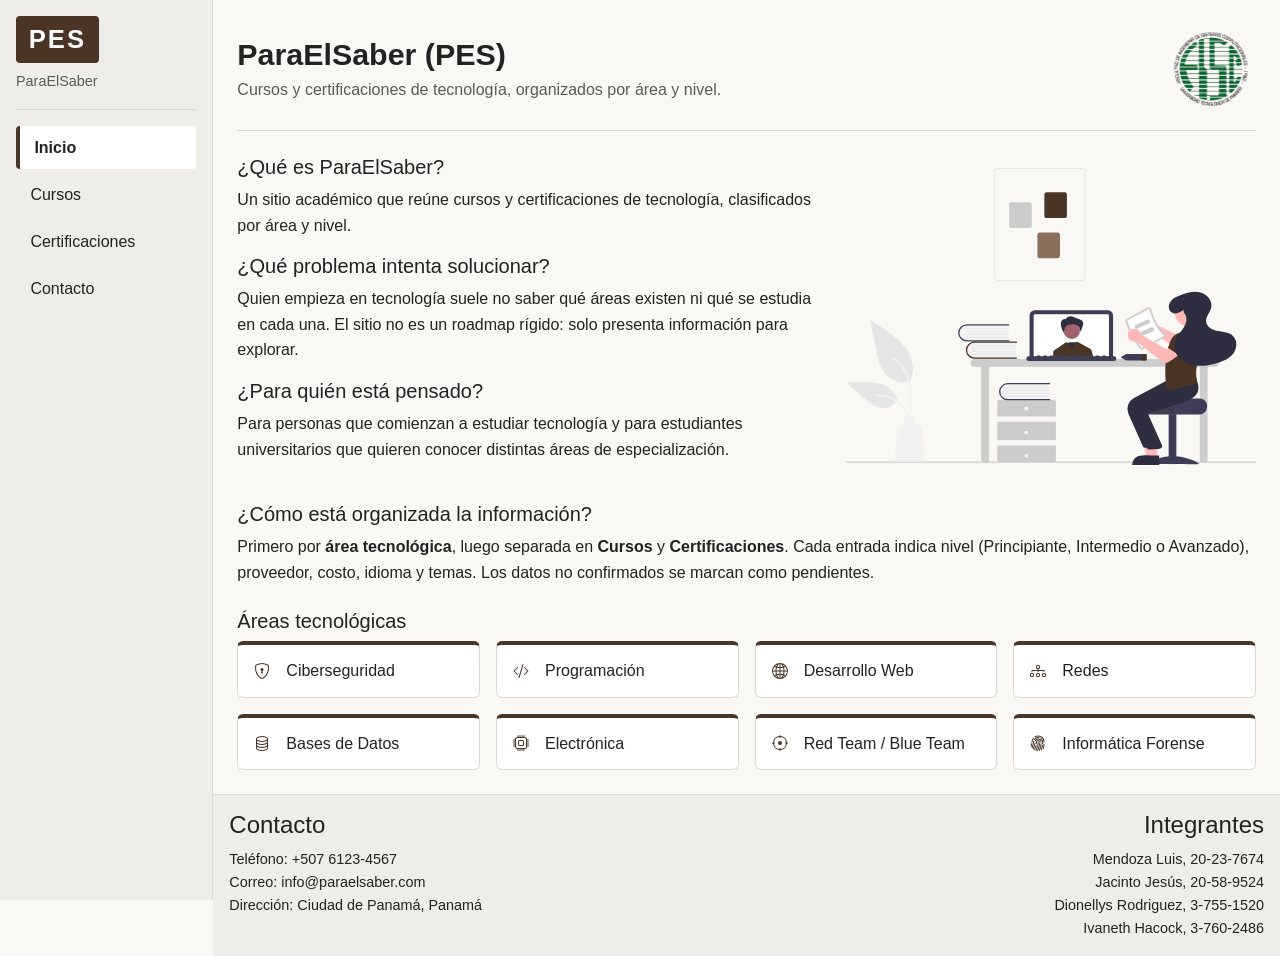
==== index.html @ ffdf696d "Sitio web ParaElSaber" ====
<!DOCTYPE html>
<html lang="es">
<head>
  <meta charset="UTF-8">
  <meta name="viewport" content="width=device-width, initial-scale=1">
  <meta http-equiv="refresh" content="0; url=html/index.html">
  <title>ParaElSaber</title>
</head>
<body>
  <p>Redirigiendo... si no funciona, <a href="html/index.html">entra aquí</a>.</p>
</body>
</html>
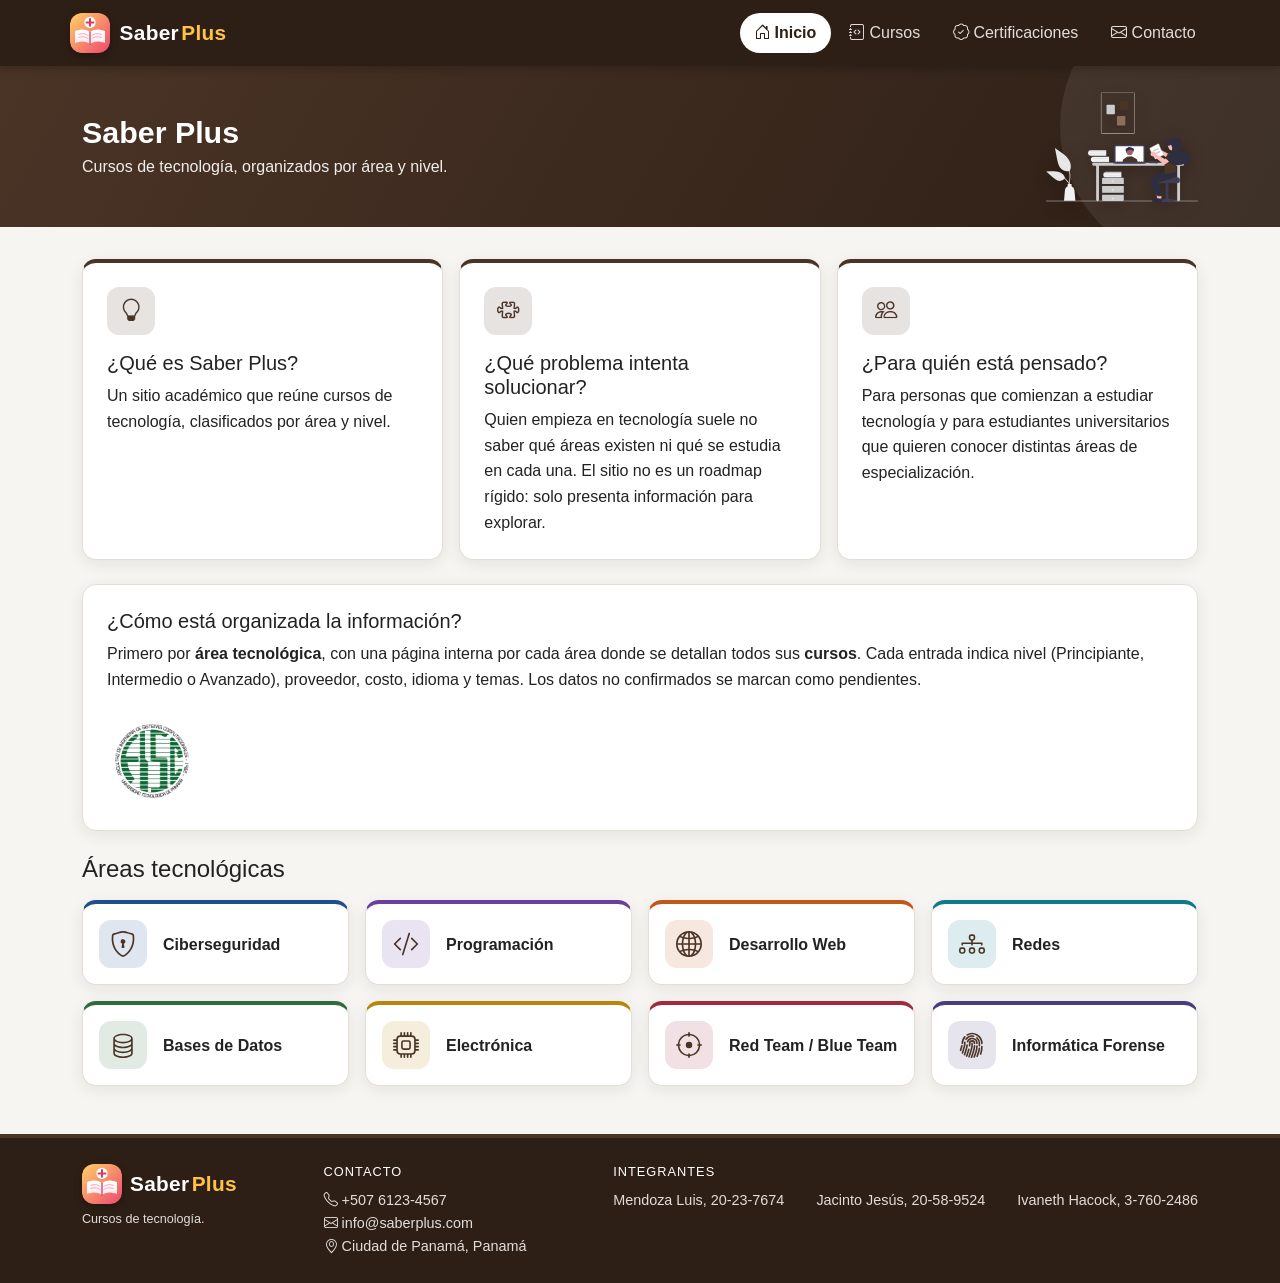
==== commit d308730d: "Updated" ====
--- a/index.html
+++ b/index.html
@@ -3,10 +3,36 @@
 <head>
   <meta charset="UTF-8">
   <meta name="viewport" content="width=device-width, initial-scale=1">
-  <meta http-equiv="refresh" content="0; url=html/index.html">
-  <title>ParaElSaber</title>
+  <title>Saber Plus | Saber Plus</title>
+  <link rel="icon" type="image/svg+xml" href="../images/logoSaberPlus.svg">
+  <link rel="stylesheet" href="https://cdn.jsdelivr.net/npm/bootstrap@5.3.3/dist/css/bootstrap.min.css">
+  <link rel="stylesheet" href="https://cdn.jsdelivr.net/npm/bootstrap-icons@1.11.3/font/bootstrap-icons.min.css">
+  <link rel="stylesheet" href="../css/estilo.css">
 </head>
-<body>
-  <p>Redirigiendo... si no funciona, <a href="html/index.html">entra aquí</a>.</p>
+<body style="--colorTema:#4a3426;--colorTemaOscuro:#2e1f16">
+<header class="encabezadoSitio sticky-top">
+  <nav class="navbar navbar-expand-md container-xl">
+    <a class="marcaSitio navbar-brand" href="index.html"><img class="logoMarca" src="../images/logoSaberPlus.svg" alt="Logotipo de Saber Plus"><span class="nombreSitio">Saber<span class="plusMarca">Plus</span></span></a>
+    <button class="navbar-toggler botonMenu" type="button" data-bs-toggle="collapse" data-bs-target="#menuPrincipal" aria-label="Abrir menú"><i class="bi bi-list"></i></button>
+    <div class="collapse navbar-collapse" id="menuPrincipal">
+      <ul class="navbar-nav ms-auto align-items-md-center gap-md-1"><li class="nav-item"><a class="enlaceMenu paginaActual" href="index.html"><i class="bi bi-house-door"></i> Inicio</a></li><li class="nav-item"><a class="enlaceMenu" href="cursos.html"><i class="bi bi-journal-code"></i> Cursos</a></li><li class="nav-item"><a class="enlaceMenu" href="certificaciones.html"><i class="bi bi-patch-check"></i> Certificaciones</a></li><li class="nav-item"><a class="enlaceMenu" href="contacto.html"><i class="bi bi-envelope"></i> Contacto</a></li>
+      </ul>
+    </div>
+  </nav>
+</header>
+<section class="heroPagina"><div class="container-xl heroContenido">
+  <div class="d-flex align-items-center gap-3"><div><h1>Saber Plus</h1><p>Cursos de tecnología, organizados por área y nivel.</p></div></div><img class="imagenHero" src="../images/ilustracionAprendizaje.svg" alt="">
+</div></section>
+<main class="container-xl contenidoPrincipal">
+<div class="row g-3 mb-4"><div class="col-md-4"><article class="tarjetaPes tarjetaInfo h-100 p-4"><span class="chipIcono"><i class="bi bi-lightbulb"></i></span><h2 class="h5 mt-3">¿Qué es Saber Plus?</h2><p class="mb-0">Un sitio académico que reúne cursos de tecnología, clasificados por área y nivel.</p></article></div><div class="col-md-4"><article class="tarjetaPes tarjetaInfo h-100 p-4"><span class="chipIcono"><i class="bi bi-puzzle"></i></span><h2 class="h5 mt-3">¿Qué problema intenta solucionar?</h2><p class="mb-0">Quien empieza en tecnología suele no saber qué áreas existen ni qué se estudia en cada una. El sitio no es un roadmap rígido: solo presenta información para explorar.</p></article></div><div class="col-md-4"><article class="tarjetaPes tarjetaInfo h-100 p-4"><span class="chipIcono"><i class="bi bi-people"></i></span><h2 class="h5 mt-3">¿Para quién está pensado?</h2><p class="mb-0">Para personas que comienzan a estudiar tecnología y para estudiantes universitarios que quieren conocer distintas áreas de especialización.</p></article></div></div><section class="bandaOrganizacion mb-4"><div><h2 class="h5">¿Cómo está organizada la información?</h2><p class="mb-0">Primero por <strong>área tecnológica</strong>, con una página interna por cada área donde se detallan todos sus <strong>cursos</strong>. Cada entrada indica nivel (Principiante, Intermedio o Avanzado), proveedor, costo, idioma y temas. Los datos no confirmados se marcan como pendientes.</p></div><img class="logoUniversidad" src="../images/logoUtpFisc.jpg" alt="Logo UTP - FISC"></section><h2 class="h4 mb-3">Áreas tecnológicas</h2><div class="row g-3"><div class="col-6 col-md-4 col-xl-3"><article class="tarjetaPes tarjetaArea h-100" style="--colorArea:#1f4e8c"><div class="p-3 d-flex align-items-center gap-3"><span class="chipIcono"><img src="../images/iconoCiberseguridad.svg" alt=""></span><h3 class="h6 mb-0"><a class="stretched-link" href="cursosCiberseguridad.html">Ciberseguridad</a></h3></div></article></div><div class="col-6 col-md-4 col-xl-3"><article class="tarjetaPes tarjetaArea h-100" style="--colorArea:#6a3fa0"><div class="p-3 d-flex align-items-center gap-3"><span class="chipIcono"><img src="../images/iconoProgramacion.svg" alt=""></span><h3 class="h6 mb-0"><a class="stretched-link" href="cursosProgramacion.html">Programación</a></h3></div></article></div><div class="col-6 col-md-4 col-xl-3"><article class="tarjetaPes tarjetaArea h-100" style="--colorArea:#c2571a"><div class="p-3 d-flex align-items-center gap-3"><span class="chipIcono"><img src="../images/iconoDesarrolloWeb.svg" alt=""></span><h3 class="h6 mb-0"><a class="stretched-link" href="cursosDesarrolloWeb.html">Desarrollo Web</a></h3></div></article></div><div class="col-6 col-md-4 col-xl-3"><article class="tarjetaPes tarjetaArea h-100" style="--colorArea:#0f7a8a"><div class="p-3 d-flex align-items-center gap-3"><span class="chipIcono"><img src="../images/iconoRedes.svg" alt=""></span><h3 class="h6 mb-0"><a class="stretched-link" href="cursosRedes.html">Redes</a></h3></div></article></div><div class="col-6 col-md-4 col-xl-3"><article class="tarjetaPes tarjetaArea h-100" style="--colorArea:#2f6b3f"><div class="p-3 d-flex align-items-center gap-3"><span class="chipIcono"><img src="../images/iconoBasesDeDatos.svg" alt=""></span><h3 class="h6 mb-0"><a class="stretched-link" href="cursosBasesDeDatos.html">Bases de Datos</a></h3></div></article></div><div class="col-6 col-md-4 col-xl-3"><article class="tarjetaPes tarjetaArea h-100" style="--colorArea:#b8860b"><div class="p-3 d-flex align-items-center gap-3"><span class="chipIcono"><img src="../images/iconoElectronica.svg" alt=""></span><h3 class="h6 mb-0"><a class="stretched-link" href="cursosElectronica.html">Electrónica</a></h3></div></article></div><div class="col-6 col-md-4 col-xl-3"><article class="tarjetaPes tarjetaArea h-100" style="--colorArea:#a12b3d"><div class="p-3 d-flex align-items-center gap-3"><span class="chipIcono"><img src="../images/iconoRedBlueTeam.svg" alt=""></span><h3 class="h6 mb-0"><a class="stretched-link" href="cursosRedBlueTeam.html">Red Team / Blue Team</a></h3></div></article></div><div class="col-6 col-md-4 col-xl-3"><article class="tarjetaPes tarjetaArea h-100" style="--colorArea:#4a3d7a"><div class="p-3 d-flex align-items-center gap-3"><span class="chipIcono"><img src="../images/iconoForense.svg" alt=""></span><h3 class="h6 mb-0"><a class="stretched-link" href="cursosForense.html">Informática Forense</a></h3></div></article></div></div>
+</main>
+<footer class="pieDePagina"><div class="container-xl">
+  <div class="filaPie">
+    <div class="bloquePie"><span class="d-flex align-items-center gap-2"><img class="logoMarca" src="../images/logoSaberPlus.svg" alt=""><strong class="nombreSitio">Saber<span class="plusMarca">Plus</span></strong></span><small>Cursos de tecnología.</small></div>
+    <div class="bloquePie"><h4>Contacto</h4><ul class="listaPie"><li><i class="bi bi-telephone"></i> +507 6123-4567</li><li><i class="bi bi-envelope"></i> info@saberplus.com</li><li><i class="bi bi-geo-alt"></i> Ciudad de Panamá, Panamá</li></ul></div>
+    <div class="bloquePie bloqueIntegrantes"><h4>Integrantes</h4><ul class="listaPie listaIntegrantes"><li>Mendoza Luis, 20-23-7674</li><li>Jacinto Jesús, 20-58-9524</li><li>Ivaneth Hacock, 3-760-2486</li></ul></div>
+  </div>
+</div></footer>
+<script src="https://cdn.jsdelivr.net/npm/bootstrap@5.3.3/dist/js/bootstrap.bundle.min.js"></script>
 </body>
-</html>
+</html>
--- a/css/estilo.css
+++ b/css/estilo.css
@@ -0,0 +1,119 @@
+:root {
+  --fondoPagina: #f7f5f1;
+  --textoPrincipal: #222222;
+  --textoSecundario: #5a5a5a;
+  --bordeSuave: #e3dfd7;
+  --nivelPrincipiante: #2f6b3f;
+  --nivelIntermedio: #2b4f7a;
+  --nivelAvanzado: #7a2e2e;
+  --sombraSuave: 0 4px 16px rgba(30, 20, 10, 0.08);
+  --sombraFuerte: 0 10px 28px rgba(30, 20, 10, 0.16);
+}
+body { font-family: "Segoe UI", Arial, Helvetica, sans-serif; background: var(--fondoPagina); color: var(--textoPrincipal); line-height: 1.6; }
+.contenidoPrincipal { padding-top: 2rem; padding-bottom: 3rem; }
+.textoSuave { color: var(--textoSecundario); }
+
+/* Encabezado horizontal */
+.encabezadoSitio { background: var(--colorTemaOscuro); box-shadow: 0 2px 10px rgba(0,0,0,.25); z-index: 1030; }
+.marcaSitio { display: flex; align-items: center; gap: .6rem; }
+.logoMarca { width: 40px; height: 40px; border-radius: 12px; box-shadow: 0 3px 8px rgba(0,0,0,.3); }
+.nombreSitio { color: #fff; font-weight: 800; font-size: 1.3rem; letter-spacing: .3px; }
+.plusMarca { color: #ffc247; margin-left: .15rem; }
+.botonMenu { color: #fff; border-color: rgba(255,255,255,.4); }
+.enlaceMenu { display: inline-block; color: rgba(255,255,255,.85); text-decoration: none; padding: .45rem .9rem; border-radius: 999px; transition: background .2s, color .2s; }
+.enlaceMenu:hover { background: rgba(255,255,255,.18); color: #fff; }
+.enlaceMenu.paginaActual { background: #fff; color: var(--colorTemaOscuro); font-weight: 700; }
+
+/* Hero */
+.heroPagina { background: linear-gradient(120deg, var(--colorTema), var(--colorTemaOscuro)); color: #fff; padding: 1.6rem 0; position: relative; overflow: hidden; }
+.heroPagina::after { content: ""; position: absolute; right: -60px; top: -80px; width: 280px; height: 280px; border-radius: 50%; background: rgba(255,255,255,.08); }
+.heroContenido { display: flex; align-items: center; justify-content: space-between; gap: 1rem; position: relative; z-index: 1; }
+.heroPagina h1 { font-size: 1.9rem; font-weight: 700; margin: 0; }
+.heroPagina p { margin: .2rem 0 0; opacity: .92; max-width: 640px; }
+.imagenHero { height: 110px; width: auto; max-width: 30%; filter: drop-shadow(0 4px 8px rgba(0,0,0,.25)); }
+.iconoHero { width: 64px; height: 64px; border-radius: 16px; background: #fff; display: grid; place-items: center; flex-shrink: 0; }
+.iconoHero img { width: 36px; height: 36px; }
+.migas { opacity: .8; text-transform: uppercase; letter-spacing: .5px; font-size: .72rem; }
+
+/* Tarjetas */
+.tarjetaPes { background: #fff; border: 1px solid var(--bordeSuave); border-top: 4px solid var(--colorArea, var(--colorTema)); border-radius: 14px; box-shadow: var(--sombraSuave); transition: transform .2s, box-shadow .2s; position: relative; }
+.tarjetaPes:hover { transform: translateY(-4px); box-shadow: var(--sombraFuerte); }
+.cursoDetalle:hover { transform: none; }
+.tarjetaPendiente { border-style: dashed; color: var(--textoSecundario); background: transparent; box-shadow: none; }
+.tarjetaPendiente:hover { transform: none; box-shadow: none; }
+.tarjetaInfo .chipIcono { font-size: 1.4rem; }
+.tarjetaArea a { color: var(--textoPrincipal); text-decoration: none; font-weight: 600; }
+.chipIcono { width: 48px; height: 48px; border-radius: 12px; display: grid; place-items: center; background: color-mix(in srgb, var(--colorArea, var(--colorTema)) 14%, white); color: var(--colorTema); flex-shrink: 0; }
+.chipIcono img { width: 26px; height: 26px; }
+
+/* Niveles */
+.grupoNiveles { display: flex; flex-wrap: wrap; gap: .3rem; }
+.etiquetaNivel { display: inline-block; font-size: .72rem; font-weight: 700; text-transform: uppercase; letter-spacing: .5px; color: #fff; padding: .25rem .7rem; border-radius: 999px; }
+.nivelPrincipiante { background: var(--nivelPrincipiante); }
+.nivelIntermedio { background: var(--nivelIntermedio); }
+.nivelAvanzado { background: var(--nivelAvanzado); }
+.nivelOtro { background: var(--textoSecundario); }
+.nombreProveedor { color: var(--textoSecundario); font-size: .9rem; margin-bottom: .6rem; }
+.textoTemas { font-size: .92rem; margin-bottom: .5rem; }
+.logoProveedor { height: 32px; width: auto; max-width: 90px; }
+.textoProveedor { font-weight: 700; color: var(--textoSecundario); font-size: .85rem; }
+
+/* Índice y áreas */
+.indiceAreas { display: flex; flex-wrap: wrap; gap: .5rem; margin-bottom: 1.5rem; }
+.indiceAreas a { border: 2px solid var(--colorArea); background: #fff; color: var(--colorArea); text-decoration: none; font-size: .85rem; font-weight: 600; padding: .25rem .9rem; border-radius: 999px; transition: .2s; }
+.indiceAreas a:hover { background: var(--colorArea); color: #fff; }
+.seccionArea { margin-bottom: 2.5rem; scroll-margin-top: 80px; }
+.cabeceraArea { display: flex; flex-wrap: wrap; align-items: center; justify-content: space-between; gap: .75rem; border-left: 5px solid var(--colorArea); padding-left: .9rem; margin-bottom: 1rem; }
+.btnVerTodos { background: var(--colorArea); color: #fff; border-radius: 999px; font-weight: 600; }
+.btnVerTodos:hover { color: #fff; filter: brightness(.88); }
+
+/* Precios y botones */
+.pieTarjeta { display: flex; flex-wrap: wrap; align-items: center; justify-content: space-between; gap: .75rem; padding: .9rem 1.5rem 1.2rem; border-top: 1px solid var(--bordeSuave); }
+.botonesTarjeta { display: flex; flex-wrap: wrap; gap: .5rem; }
+.bloquePrecio { display: flex; align-items: baseline; flex-wrap: wrap; gap: .5rem; }
+.precioActual { font-size: 1.6rem; font-weight: 800; color: var(--colorTemaOscuro); }
+.precioGratis { color: var(--nivelPrincipiante); }
+.precioAnterior { text-decoration: line-through; color: var(--textoSecundario); }
+.etiquetaOferta { background: #d6293e; color: #fff; font-size: .75rem; font-weight: 700; padding: .1rem .5rem; border-radius: 6px; }
+.btnCarrito { background: var(--colorTema); color: #fff; font-weight: 600; border-radius: 10px; }
+.btnCarrito:hover { background: var(--colorTemaOscuro); color: #fff; }
+.btnIrCurso { background: #fff; color: var(--colorTema); border: 2px solid var(--colorTema); font-weight: 600; border-radius: 10px; }
+.btnIrCurso:hover { background: var(--colorTema); color: #fff; }
+
+/* Página interna de curso */
+.enlaceVolver { display: inline-block; margin-bottom: 1.2rem; color: var(--colorTema); text-decoration: none; font-weight: 600; }
+.cursoDetalle { scroll-margin-top: 80px; overflow: hidden; }
+.tituloAprenderas { text-transform: uppercase; letter-spacing: .5px; color: var(--colorTema); margin-top: 1.2rem; }
+.listaAprenderas { list-style: none; padding: 0; display: grid; grid-template-columns: repeat(auto-fit, minmax(230px, 1fr)); gap: .4rem .9rem; }
+.listaAprenderas i { color: var(--nivelPrincipiante); }
+.panelCompra { background: color-mix(in srgb, var(--colorTema) 7%, white); padding: 1.5rem; display: flex; flex-direction: column; gap: .7rem; justify-content: center; border-left: 1px solid var(--bordeSuave); }
+.bloquePrecioGrande .precioActual { font-size: 2.2rem; }
+.avisoOferta { background: #fff1d6; color: #8a5a00; border-radius: 8px; padding: .4rem .7rem; font-weight: 600; font-size: .9rem; }
+.avisoGratis { background: #dff3e4; color: var(--nivelPrincipiante); }
+.datoExtra { color: var(--textoSecundario); font-size: .9rem; }
+
+/* Certificaciones */
+.avisoDescuentoGlobal { display: flex; align-items: center; gap: .9rem; background: #fff1d6; color: #7a4f00; border: 1px solid #f3d38b; border-radius: 14px; padding: .9rem 1.2rem; margin-bottom: 1.2rem; }
+.avisoDescuentoGlobal i { font-size: 1.5rem; }
+.cursoRelacionado { font-size: .88rem; color: var(--textoSecundario); margin: .6rem 0 0; }
+.estadoDescuento { font-size: .82rem; color: var(--textoSecundario); }
+.estadoDescuento.conDescuento { color: var(--nivelPrincipiante); font-weight: 700; }
+.tarjetaCertificacion .listaAprenderas { grid-template-columns: 1fr; margin-bottom: 0; }
+
+/* Inicio y formulario */
+.bandaOrganizacion { display: flex; flex-wrap: wrap; align-items: center; justify-content: space-between; gap: 1.5rem; background: #fff; border: 1px solid var(--bordeSuave); border-radius: 14px; padding: 1.5rem; box-shadow: var(--sombraSuave); }
+.logoUniversidad { height: 90px; width: auto; max-width: 100%; mix-blend-mode: multiply; }
+.formularioSugerencias { width: 100%; max-width: 720px; background: #fff; border: 1px solid var(--bordeSuave); border-top: 4px solid var(--colorTema); border-radius: 14px; box-shadow: var(--sombraSuave); padding: 1.8rem; }
+.form-control:focus, .form-select:focus { border-color: var(--colorTema); box-shadow: 0 0 0 .2rem color-mix(in srgb, var(--colorTema) 25%, transparent); }
+input[type="radio"] { accent-color: var(--colorTema); }
+.btnOficial { background: var(--colorTema); color: #fff; border-radius: 10px; }
+.btnOficial:hover { background: var(--colorTemaOscuro); color: #fff; }
+
+/* Footer horizontal */
+.pieDePagina { background: var(--colorTemaOscuro); color: rgba(255,255,255,.85); padding: 1.6rem 0; font-size: .9rem; border-top: 4px solid var(--colorTema); }
+.filaPie { display: flex; flex-wrap: wrap; justify-content: space-between; align-items: flex-start; gap: 1.5rem 2.5rem; }
+.bloquePie { display: flex; flex-direction: column; gap: .3rem; }
+.bloquePie h4 { font-size: .8rem; text-transform: uppercase; letter-spacing: 1px; color: #fff; margin: 0 0 .3rem; }
+.listaPie { list-style: none; margin: 0; padding: 0; }
+.listaIntegrantes { display: grid; grid-template-columns: repeat(3, auto); gap: .15rem 2rem; }
+@media (max-width: 767px) { .listaIntegrantes { grid-template-columns: 1fr; } .imagenHero { display: none; } .panelCompra { border-left: 0; border-top: 1px solid var(--bordeSuave); } }
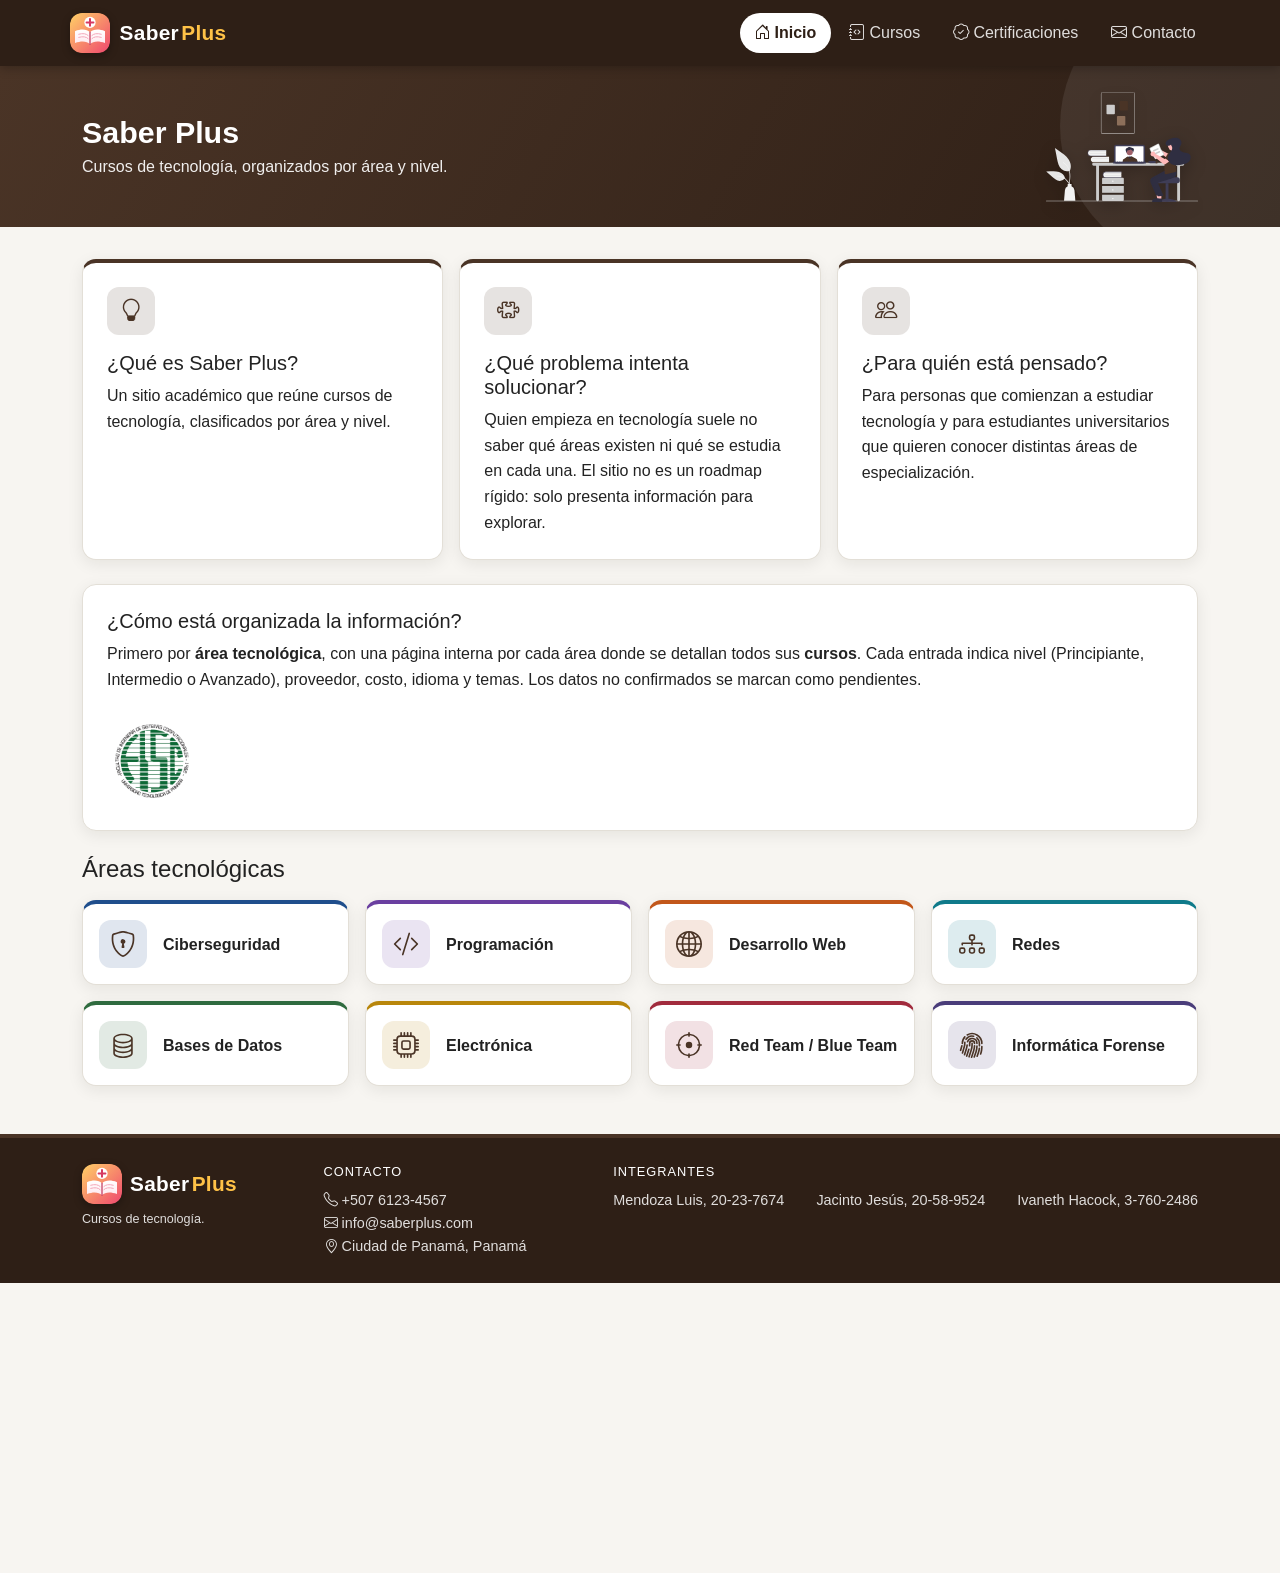
==== commit 4a28dda2: "Redirect root index to html" ====
--- a/index.html
+++ b/index.html
@@ -2,37 +2,10 @@
 <html lang="es">
 <head>
   <meta charset="UTF-8">
-  <meta name="viewport" content="width=device-width, initial-scale=1">
-  <title>Saber Plus | Saber Plus</title>
-  <link rel="icon" type="image/svg+xml" href="../images/logoSaberPlus.svg">
-  <link rel="stylesheet" href="https://cdn.jsdelivr.net/npm/bootstrap@5.3.3/dist/css/bootstrap.min.css">
-  <link rel="stylesheet" href="https://cdn.jsdelivr.net/npm/bootstrap-icons@1.11.3/font/bootstrap-icons.min.css">
-  <link rel="stylesheet" href="../css/estilo.css">
+  <meta http-equiv="refresh" content="0; url=html/index.html">
+  <title>Saber Plus</title>
 </head>
-<body style="--colorTema:#4a3426;--colorTemaOscuro:#2e1f16">
-<header class="encabezadoSitio sticky-top">
-  <nav class="navbar navbar-expand-md container-xl">
-    <a class="marcaSitio navbar-brand" href="index.html"><img class="logoMarca" src="../images/logoSaberPlus.svg" alt="Logotipo de Saber Plus"><span class="nombreSitio">Saber<span class="plusMarca">Plus</span></span></a>
-    <button class="navbar-toggler botonMenu" type="button" data-bs-toggle="collapse" data-bs-target="#menuPrincipal" aria-label="Abrir menú"><i class="bi bi-list"></i></button>
-    <div class="collapse navbar-collapse" id="menuPrincipal">
-      <ul class="navbar-nav ms-auto align-items-md-center gap-md-1"><li class="nav-item"><a class="enlaceMenu paginaActual" href="index.html"><i class="bi bi-house-door"></i> Inicio</a></li><li class="nav-item"><a class="enlaceMenu" href="cursos.html"><i class="bi bi-journal-code"></i> Cursos</a></li><li class="nav-item"><a class="enlaceMenu" href="certificaciones.html"><i class="bi bi-patch-check"></i> Certificaciones</a></li><li class="nav-item"><a class="enlaceMenu" href="contacto.html"><i class="bi bi-envelope"></i> Contacto</a></li>
-      </ul>
-    </div>
-  </nav>
-</header>
-<section class="heroPagina"><div class="container-xl heroContenido">
-  <div class="d-flex align-items-center gap-3"><div><h1>Saber Plus</h1><p>Cursos de tecnología, organizados por área y nivel.</p></div></div><img class="imagenHero" src="../images/ilustracionAprendizaje.svg" alt="">
-</div></section>
-<main class="container-xl contenidoPrincipal">
-<div class="row g-3 mb-4"><div class="col-md-4"><article class="tarjetaPes tarjetaInfo h-100 p-4"><span class="chipIcono"><i class="bi bi-lightbulb"></i></span><h2 class="h5 mt-3">¿Qué es Saber Plus?</h2><p class="mb-0">Un sitio académico que reúne cursos de tecnología, clasificados por área y nivel.</p></article></div><div class="col-md-4"><article class="tarjetaPes tarjetaInfo h-100 p-4"><span class="chipIcono"><i class="bi bi-puzzle"></i></span><h2 class="h5 mt-3">¿Qué problema intenta solucionar?</h2><p class="mb-0">Quien empieza en tecnología suele no saber qué áreas existen ni qué se estudia en cada una. El sitio no es un roadmap rígido: solo presenta información para explorar.</p></article></div><div class="col-md-4"><article class="tarjetaPes tarjetaInfo h-100 p-4"><span class="chipIcono"><i class="bi bi-people"></i></span><h2 class="h5 mt-3">¿Para quién está pensado?</h2><p class="mb-0">Para personas que comienzan a estudiar tecnología y para estudiantes universitarios que quieren conocer distintas áreas de especialización.</p></article></div></div><section class="bandaOrganizacion mb-4"><div><h2 class="h5">¿Cómo está organizada la información?</h2><p class="mb-0">Primero por <strong>área tecnológica</strong>, con una página interna por cada área donde se detallan todos sus <strong>cursos</strong>. Cada entrada indica nivel (Principiante, Intermedio o Avanzado), proveedor, costo, idioma y temas. Los datos no confirmados se marcan como pendientes.</p></div><img class="logoUniversidad" src="../images/logoUtpFisc.jpg" alt="Logo UTP - FISC"></section><h2 class="h4 mb-3">Áreas tecnológicas</h2><div class="row g-3"><div class="col-6 col-md-4 col-xl-3"><article class="tarjetaPes tarjetaArea h-100" style="--colorArea:#1f4e8c"><div class="p-3 d-flex align-items-center gap-3"><span class="chipIcono"><img src="../images/iconoCiberseguridad.svg" alt=""></span><h3 class="h6 mb-0"><a class="stretched-link" href="cursosCiberseguridad.html">Ciberseguridad</a></h3></div></article></div><div class="col-6 col-md-4 col-xl-3"><article class="tarjetaPes tarjetaArea h-100" style="--colorArea:#6a3fa0"><div class="p-3 d-flex align-items-center gap-3"><span class="chipIcono"><img src="../images/iconoProgramacion.svg" alt=""></span><h3 class="h6 mb-0"><a class="stretched-link" href="cursosProgramacion.html">Programación</a></h3></div></article></div><div class="col-6 col-md-4 col-xl-3"><article class="tarjetaPes tarjetaArea h-100" style="--colorArea:#c2571a"><div class="p-3 d-flex align-items-center gap-3"><span class="chipIcono"><img src="../images/iconoDesarrolloWeb.svg" alt=""></span><h3 class="h6 mb-0"><a class="stretched-link" href="cursosDesarrolloWeb.html">Desarrollo Web</a></h3></div></article></div><div class="col-6 col-md-4 col-xl-3"><article class="tarjetaPes tarjetaArea h-100" style="--colorArea:#0f7a8a"><div class="p-3 d-flex align-items-center gap-3"><span class="chipIcono"><img src="../images/iconoRedes.svg" alt=""></span><h3 class="h6 mb-0"><a class="stretched-link" href="cursosRedes.html">Redes</a></h3></div></article></div><div class="col-6 col-md-4 col-xl-3"><article class="tarjetaPes tarjetaArea h-100" style="--colorArea:#2f6b3f"><div class="p-3 d-flex align-items-center gap-3"><span class="chipIcono"><img src="../images/iconoBasesDeDatos.svg" alt=""></span><h3 class="h6 mb-0"><a class="stretched-link" href="cursosBasesDeDatos.html">Bases de Datos</a></h3></div></article></div><div class="col-6 col-md-4 col-xl-3"><article class="tarjetaPes tarjetaArea h-100" style="--colorArea:#b8860b"><div class="p-3 d-flex align-items-center gap-3"><span class="chipIcono"><img src="../images/iconoElectronica.svg" alt=""></span><h3 class="h6 mb-0"><a class="stretched-link" href="cursosElectronica.html">Electrónica</a></h3></div></article></div><div class="col-6 col-md-4 col-xl-3"><article class="tarjetaPes tarjetaArea h-100" style="--colorArea:#a12b3d"><div class="p-3 d-flex align-items-center gap-3"><span class="chipIcono"><img src="../images/iconoRedBlueTeam.svg" alt=""></span><h3 class="h6 mb-0"><a class="stretched-link" href="cursosRedBlueTeam.html">Red Team / Blue Team</a></h3></div></article></div><div class="col-6 col-md-4 col-xl-3"><article class="tarjetaPes tarjetaArea h-100" style="--colorArea:#4a3d7a"><div class="p-3 d-flex align-items-center gap-3"><span class="chipIcono"><img src="../images/iconoForense.svg" alt=""></span><h3 class="h6 mb-0"><a class="stretched-link" href="cursosForense.html">Informática Forense</a></h3></div></article></div></div>
-</main>
-<footer class="pieDePagina"><div class="container-xl">
-  <div class="filaPie">
-    <div class="bloquePie"><span class="d-flex align-items-center gap-2"><img class="logoMarca" src="../images/logoSaberPlus.svg" alt=""><strong class="nombreSitio">Saber<span class="plusMarca">Plus</span></strong></span><small>Cursos de tecnología.</small></div>
-    <div class="bloquePie"><h4>Contacto</h4><ul class="listaPie"><li><i class="bi bi-telephone"></i> +507 6123-4567</li><li><i class="bi bi-envelope"></i> info@saberplus.com</li><li><i class="bi bi-geo-alt"></i> Ciudad de Panamá, Panamá</li></ul></div>
-    <div class="bloquePie bloqueIntegrantes"><h4>Integrantes</h4><ul class="listaPie listaIntegrantes"><li>Mendoza Luis, 20-23-7674</li><li>Jacinto Jesús, 20-58-9524</li><li>Ivaneth Hacock, 3-760-2486</li></ul></div>
-  </div>
-</div></footer>
-<script src="https://cdn.jsdelivr.net/npm/bootstrap@5.3.3/dist/js/bootstrap.bundle.min.js"></script>
+<body>
+  <p>Redirigiendo a Saber Plus...</p>
 </body>
-</html>+</html>
